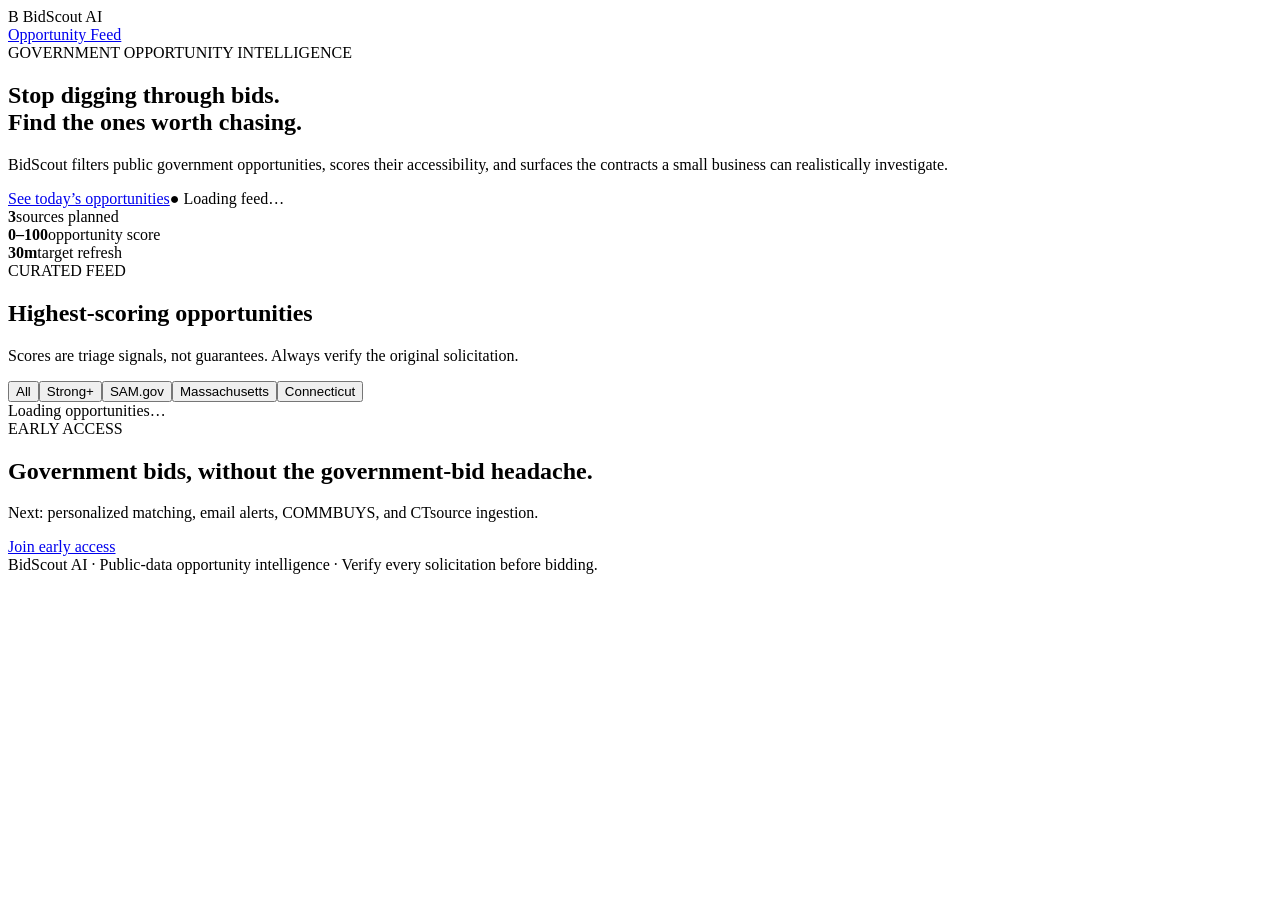
==== index.html @ b4909b3c "Add BidScout landing page" ====
<!doctype html>
<html lang="en">
<head>
<meta charset="utf-8" />
<meta name="viewport" content="width=device-width,initial-scale=1" />
<title>BidScout AI — Government opportunities, filtered</title>
<meta name="description" content="AI-ready opportunity intelligence for small government contracts." />
<link rel="stylesheet" href="/styles.css" />
</head>
<body>
<nav class="nav"><div class="brand"><span class="mark">B</span> BidScout AI</div><a href="#feed">Opportunity Feed</a></nav>
<main>
<section class="hero">
  <div class="eyebrow">GOVERNMENT OPPORTUNITY INTELLIGENCE</div>
  <h1>Stop digging through bids.<br><span>Find the ones worth chasing.</span></h1>
  <p>BidScout filters public government opportunities, scores their accessibility, and surfaces the contracts a small business can realistically investigate.</p>
  <div class="heroActions"><a class="primary" href="#feed">See today’s opportunities</a><span id="status" class="status">● Loading feed…</span></div>
  <div class="proof"><div><b>3</b><span>sources planned</span></div><div><b>0–100</b><span>opportunity score</span></div><div><b>30m</b><span>target refresh</span></div></div>
</section>
<section id="feed" class="feed">
  <div class="feedHead"><div><div class="eyebrow">CURATED FEED</div><h2>Highest-scoring opportunities</h2></div><p>Scores are triage signals, not guarantees. Always verify the original solicitation.</p></div>
  <div id="filters" class="filters"><button class="active" data-filter="all">All</button><button data-filter="Strong">Strong+</button><button data-filter="SAM.gov">SAM.gov</button><button data-filter="COMMBUYS">Massachusetts</button><button data-filter="CTsource">Connecticut</button></div>
  <div id="grid" class="grid"><div class="loading">Loading opportunities…</div></div>
</section>
<section class="cta"><div><div class="eyebrow">EARLY ACCESS</div><h2>Government bids, without the government-bid headache.</h2><p>Next: personalized matching, email alerts, COMMBUYS, and CTsource ingestion.</p></div><a class="primary" href="mailto:hello@example.com?subject=BidScout%20Early%20Access">Join early access</a></section>
</main>
<footer>BidScout AI · Public-data opportunity intelligence · Verify every solicitation before bidding.</footer>
<script src="/app.js"></script>
</body>
</html>
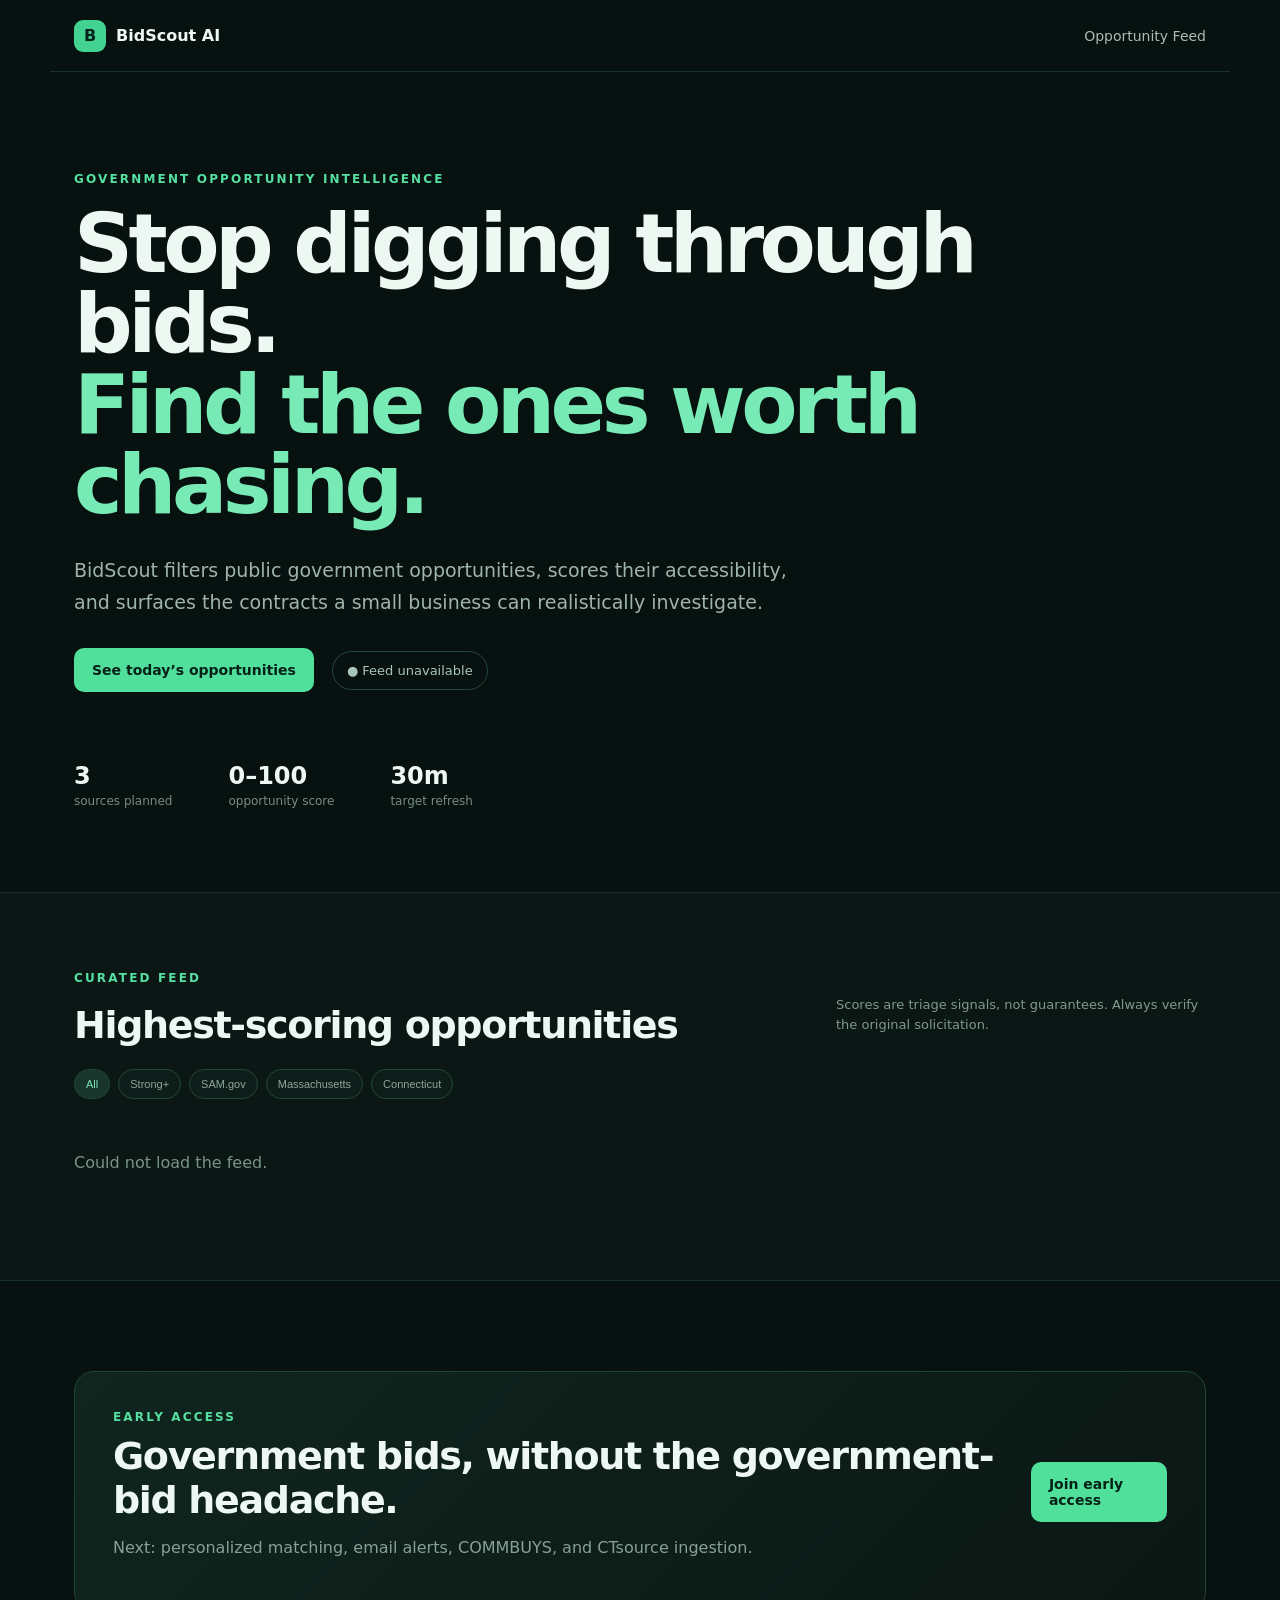
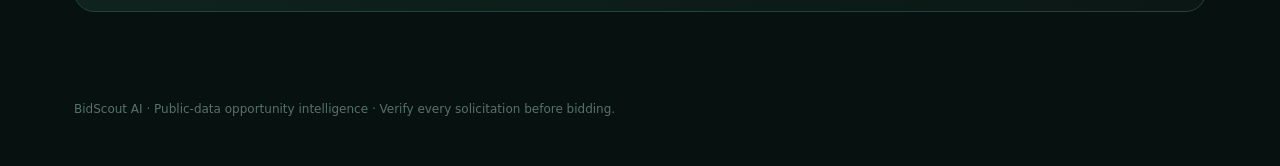
==== commit 8c1b21d1: "Install Vercel Web Analytics Implemented Vercel Web Analytics for BidScout  ## Overview Successfully" ====
--- a/index.html
+++ b/index.html
@@ -6,6 +6,7 @@
 <title>BidScout AI — Government opportunities, filtered</title>
 <meta name="description" content="AI-ready opportunity intelligence for small government contracts." />
 <link rel="stylesheet" href="/styles.css" />
+<script defer src="https://cdn.vercel-insights.com/v1/script.js"></script>
 </head>
 <body>
 <nav class="nav"><div class="brand"><span class="mark">B</span> BidScout AI</div><a href="#feed">Opportunity Feed</a></nav>
--- a/styles.css
+++ b/styles.css
@@ -0,0 +1 @@
+*{box-sizing:border-box}html{scroll-behavior:smooth;overflow-x:hidden}body{margin:0;background:#07110f;color:#eef8f3;font-family:Inter,ui-sans-serif,system-ui,-apple-system,BlinkMacSystemFont,"Segoe UI",sans-serif;overflow-x:hidden}a{color:inherit;text-decoration:none}.nav{height:72px;display:flex;align-items:center;justify-content:space-between;max-width:1180px;margin:auto;padding:0 24px;border-bottom:1px solid #17322b}.nav>a{font-size:14px;color:#a9bdb6}.brand{font-weight:800;display:flex;align-items:center;gap:10px}.mark{width:32px;height:32px;border-radius:9px;background:#42d392;color:#062119;display:grid;place-items:center}.hero{max-width:1180px;margin:auto;padding:100px 24px 84px}.eyebrow{font-size:12px;letter-spacing:.18em;color:#55dfa0;font-weight:800;margin-bottom:18px}.hero h1{font-size:clamp(46px,7vw,82px);line-height:.98;letter-spacing:-.055em;margin:0;max-width:970px}.hero h1 span{color:#78eab5}.hero>p{font-size:19px;line-height:1.65;color:#9fb4ac;max-width:720px;margin:30px 0}.heroActions{display:flex;gap:18px;align-items:center;flex-wrap:wrap}.primary{background:#51df9c;color:#052118;padding:14px 18px;border-radius:10px;font-weight:800;font-size:14px}.status{font-size:13px;border:1px solid #24483e;padding:11px 14px;border-radius:999px;color:#a9c4ba}.status.live{color:#65e3aa}.status.demo{color:#e7c778}.proof{display:flex;gap:56px;margin-top:70px}.proof div{display:flex;flex-direction:column}.proof b{font-size:24px}.proof span{font-size:12px;color:#758d84;margin-top:4px}.feed{background:#0b1714;border-top:1px solid #17322b;border-bottom:1px solid #17322b;padding:78px max(24px,calc((100vw - 1132px)/2));min-width:0}.feedHead{display:flex;justify-content:space-between;align-items:end;gap:30px;margin-bottom:22px}.feedHead h2,.cta h2{font-size:38px;letter-spacing:-.035em;margin:0}.feedHead>p{max-width:370px;color:#7f9890;font-size:13px;line-height:1.5}.filters{display:flex;gap:8px;flex-wrap:wrap;margin-bottom:24px}.filters button{background:#0e1d19;border:1px solid #23463b;color:#8ea69e;border-radius:999px;padding:8px 11px;font-size:11px;cursor:pointer}.filters button.active{background:#18352b;color:#7ce5b5}.grid{display:grid;grid-template-columns:repeat(3,minmax(0,1fr));gap:18px;min-width:0}.card{background:#0e1d19;border:1px solid #1d3a32;border-radius:16px;padding:22px;display:flex;flex-direction:column;min-height:520px;min-width:0;overflow:hidden}.cardTop{display:flex;justify-content:space-between;gap:12px;min-width:0}.source{font-size:12px;color:#8eaaa0;font-weight:700;min-width:0;overflow-wrap:anywhere}.score{font-size:14px;color:#5ce5a5;font-weight:900;white-space:nowrap}.verdict{font-size:12px;margin:20px 0 8px;color:#c7d7d1}.card h3{font-size:24px;line-height:1.12;letter-spacing:-.03em;margin:5px 0 8px;overflow-wrap:anywhere}.agency{font-size:12px;color:#728980;overflow-wrap:anywhere}.meta{display:flex;gap:16px;flex-wrap:wrap;font-size:12px;color:#9bb1a9;margin:20px 0}.desc{font-size:13px;color:#91a69e;line-height:1.6;overflow-wrap:anywhere;word-break:break-word}.recommendation{font-size:12px;font-weight:800;color:#c8f4df;background:#10271f;border:1px solid #214a3c;border-radius:9px;padding:10px 11px;margin:4px 0 10px}.analysis{display:grid;gap:6px;font-size:11px;line-height:1.45;margin-bottom:8px}.analysis div{overflow-wrap:anywhere}.analysis.good{color:#8fddb9}.analysis.risk{color:#d8b77d}.tags{display:flex;gap:7px;flex-wrap:wrap;margin:8px 0 20px}.tags span{font-size:11px;background:#132a23;color:#85cdb0;border:1px solid #24483c;border-radius:999px;padding:5px 8px}.facts{display:grid;grid-template-columns:1fr;gap:9px;margin-top:auto;border-top:1px solid #17332b;padding-top:16px;min-width:0}.facts div{display:grid;grid-template-columns:minmax(72px,auto) minmax(0,1fr);gap:14px;align-items:start}.facts small{color:#5e7b70;font-size:9px;letter-spacing:.12em}.facts b{font-size:11px;text-align:right;color:#c5d6d0;min-width:0;overflow-wrap:anywhere}.open{margin-top:18px;border:1px solid #2f5b4d;border-radius:9px;padding:11px 12px;text-align:center;font-size:12px;font-weight:800;color:#8ce5bc}.loading{color:#799389;padding:30px 0}.cta{max-width:1132px;margin:90px auto;padding:38px;border:1px solid #214338;background:linear-gradient(135deg,#10251f,#0b1714);border-radius:20px;display:flex;justify-content:space-between;align-items:center;gap:30px}.cta p{color:#88a096}.cta .eyebrow{margin-bottom:10px}footer{max-width:1132px;margin:0 auto;padding:0 0 50px;color:#567268;font-size:12px}@media(max-width:900px){.grid{grid-template-columns:1fr}.feedHead,.cta{align-items:flex-start;flex-direction:column}.proof{gap:28px;flex-wrap:wrap}.hero{padding-top:70px}.card{min-height:auto}.feed{padding:58px 16px}.hero{padding-left:18px;padding-right:18px}.nav{padding:0 18px}.feedHead h2,.cta h2{font-size:32px}.card h3{font-size:21px}.facts div{grid-template-columns:72px minmax(0,1fr)}footer{padding-left:24px;padding-right:24px}}@media(max-width:520px){.hero h1{font-size:44px}.hero>p{font-size:16px}.proof{gap:18px}.card{padding:18px;border-radius:14px}.meta{gap:9px 14px}.cta{margin:60px 16px;padding:26px}.nav>a{display:none}}
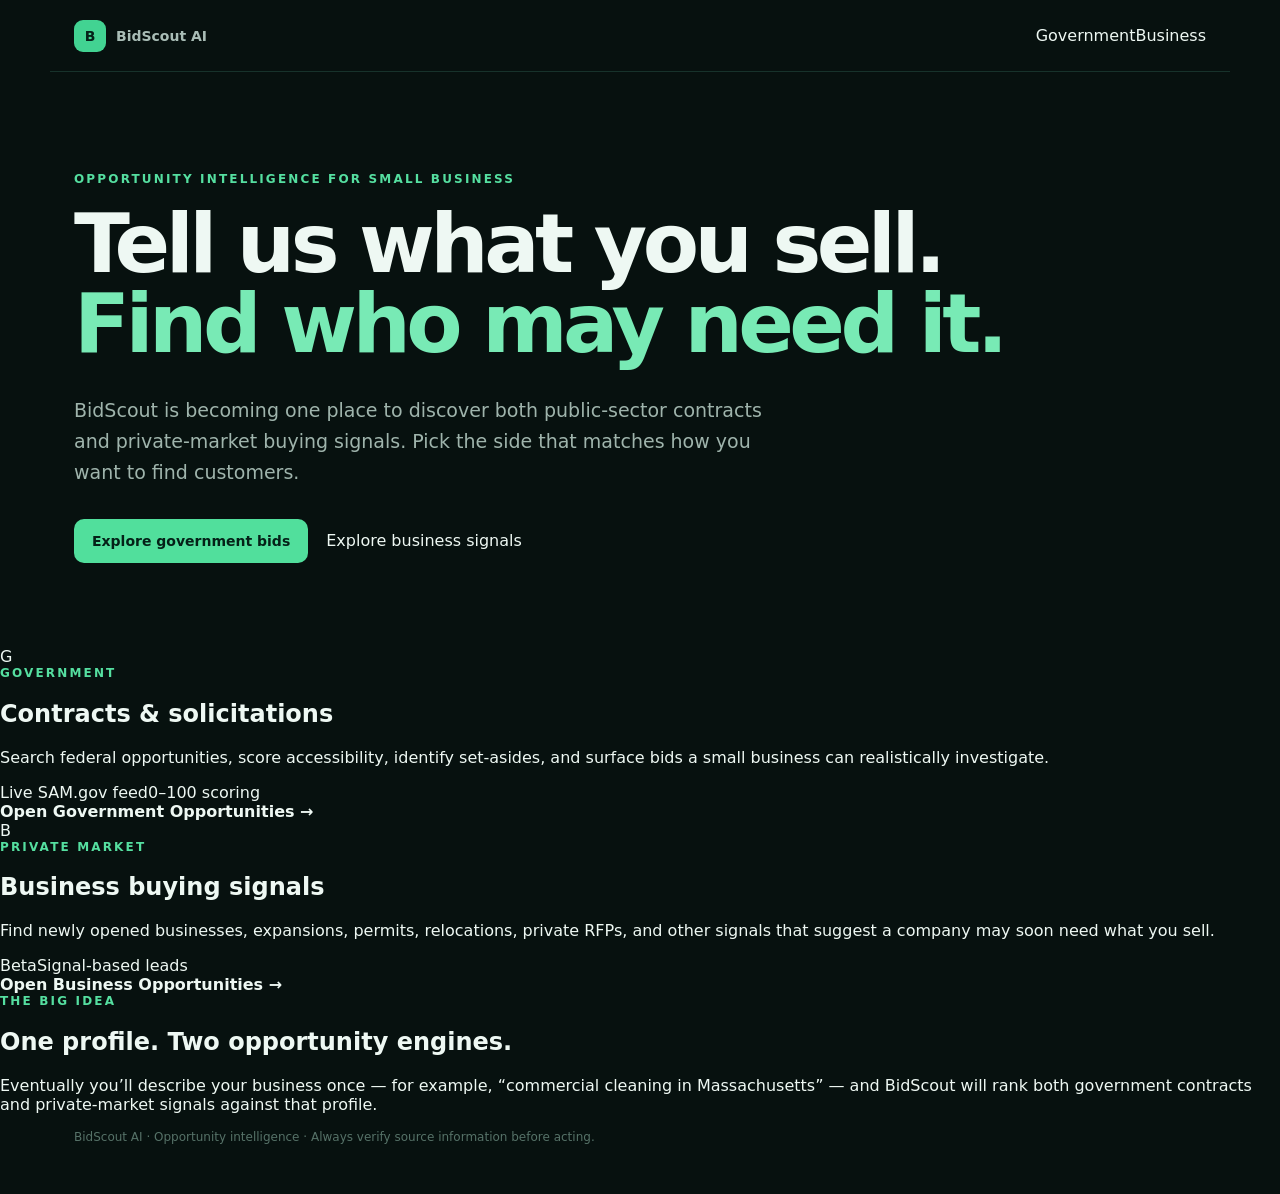
==== commit 8190954d: "Turn BidScout homepage into opportunity hub" ====
--- a/index.html
+++ b/index.html
@@ -3,29 +3,38 @@
 <head>
 <meta charset="utf-8" />
 <meta name="viewport" content="width=device-width,initial-scale=1" />
-<title>BidScout AI — Government opportunities, filtered</title>
-<meta name="description" content="AI-ready opportunity intelligence for small government contracts." />
+<title>BidScout AI — Opportunity intelligence for small businesses</title>
+<meta name="description" content="BidScout helps small businesses find government contracts and private-market buying signals worth pursuing." />
 <link rel="stylesheet" href="/styles.css" />
-<script defer src="https://cdn.vercel-insights.com/v1/script.js"></script>
 </head>
 <body>
-<nav class="nav"><div class="brand"><span class="mark">B</span> BidScout AI</div><a href="#feed">Opportunity Feed</a></nav>
+<nav class="nav"><a class="brand" href="/"><span class="mark">B</span> BidScout AI</a><div class="navLinks"><a href="/government.html">Government</a><a href="/business.html">Business</a></div></nav>
 <main>
-<section class="hero">
-  <div class="eyebrow">GOVERNMENT OPPORTUNITY INTELLIGENCE</div>
-  <h1>Stop digging through bids.<br><span>Find the ones worth chasing.</span></h1>
-  <p>BidScout filters public government opportunities, scores their accessibility, and surfaces the contracts a small business can realistically investigate.</p>
-  <div class="heroActions"><a class="primary" href="#feed">See today’s opportunities</a><span id="status" class="status">● Loading feed…</span></div>
-  <div class="proof"><div><b>3</b><span>sources planned</span></div><div><b>0–100</b><span>opportunity score</span></div><div><b>30m</b><span>target refresh</span></div></div>
+<section class="hero hubHero">
+  <div class="eyebrow">OPPORTUNITY INTELLIGENCE FOR SMALL BUSINESS</div>
+  <h1>Tell us what you sell.<br><span>Find who may need it.</span></h1>
+  <p>BidScout is becoming one place to discover both public-sector contracts and private-market buying signals. Pick the side that matches how you want to find customers.</p>
+  <div class="heroActions"><a class="primary" href="/government.html">Explore government bids</a><a class="secondary" href="/business.html">Explore business signals</a></div>
 </section>
-<section id="feed" class="feed">
-  <div class="feedHead"><div><div class="eyebrow">CURATED FEED</div><h2>Highest-scoring opportunities</h2></div><p>Scores are triage signals, not guarantees. Always verify the original solicitation.</p></div>
-  <div id="filters" class="filters"><button class="active" data-filter="all">All</button><button data-filter="Strong">Strong+</button><button data-filter="SAM.gov">SAM.gov</button><button data-filter="COMMBUYS">Massachusetts</button><button data-filter="CTsource">Connecticut</button></div>
-  <div id="grid" class="grid"><div class="loading">Loading opportunities…</div></div>
+<section class="pathSection">
+  <div class="pathGrid">
+    <a class="pathCard" href="/government.html">
+      <div class="pathIcon">G</div><div class="eyebrow">GOVERNMENT</div><h2>Contracts & solicitations</h2>
+      <p>Search federal opportunities, score accessibility, identify set-asides, and surface bids a small business can realistically investigate.</p>
+      <div class="pathMeta"><span>Live SAM.gov feed</span><span>0–100 scoring</span></div><strong>Open Government Opportunities →</strong>
+    </a>
+    <a class="pathCard" href="/business.html">
+      <div class="pathIcon">B</div><div class="eyebrow">PRIVATE MARKET</div><h2>Business buying signals</h2>
+      <p>Find newly opened businesses, expansions, permits, relocations, private RFPs, and other signals that suggest a company may soon need what you sell.</p>
+      <div class="pathMeta"><span>Beta</span><span>Signal-based leads</span></div><strong>Open Business Opportunities →</strong>
+    </a>
+  </div>
 </section>
-<section class="cta"><div><div class="eyebrow">EARLY ACCESS</div><h2>Government bids, without the government-bid headache.</h2><p>Next: personalized matching, email alerts, COMMBUYS, and CTsource ingestion.</p></div><a class="primary" href="mailto:hello@example.com?subject=BidScout%20Early%20Access">Join early access</a></section>
+<section class="howSection">
+  <div class="eyebrow">THE BIG IDEA</div><h2>One profile. Two opportunity engines.</h2>
+  <p>Eventually you’ll describe your business once — for example, “commercial cleaning in Massachusetts” — and BidScout will rank both government contracts and private-market signals against that profile.</p>
+</section>
 </main>
-<footer>BidScout AI · Public-data opportunity intelligence · Verify every solicitation before bidding.</footer>
-<script src="/app.js"></script>
+<footer>BidScout AI · Opportunity intelligence · Always verify source information before acting.</footer>
 </body>
 </html>
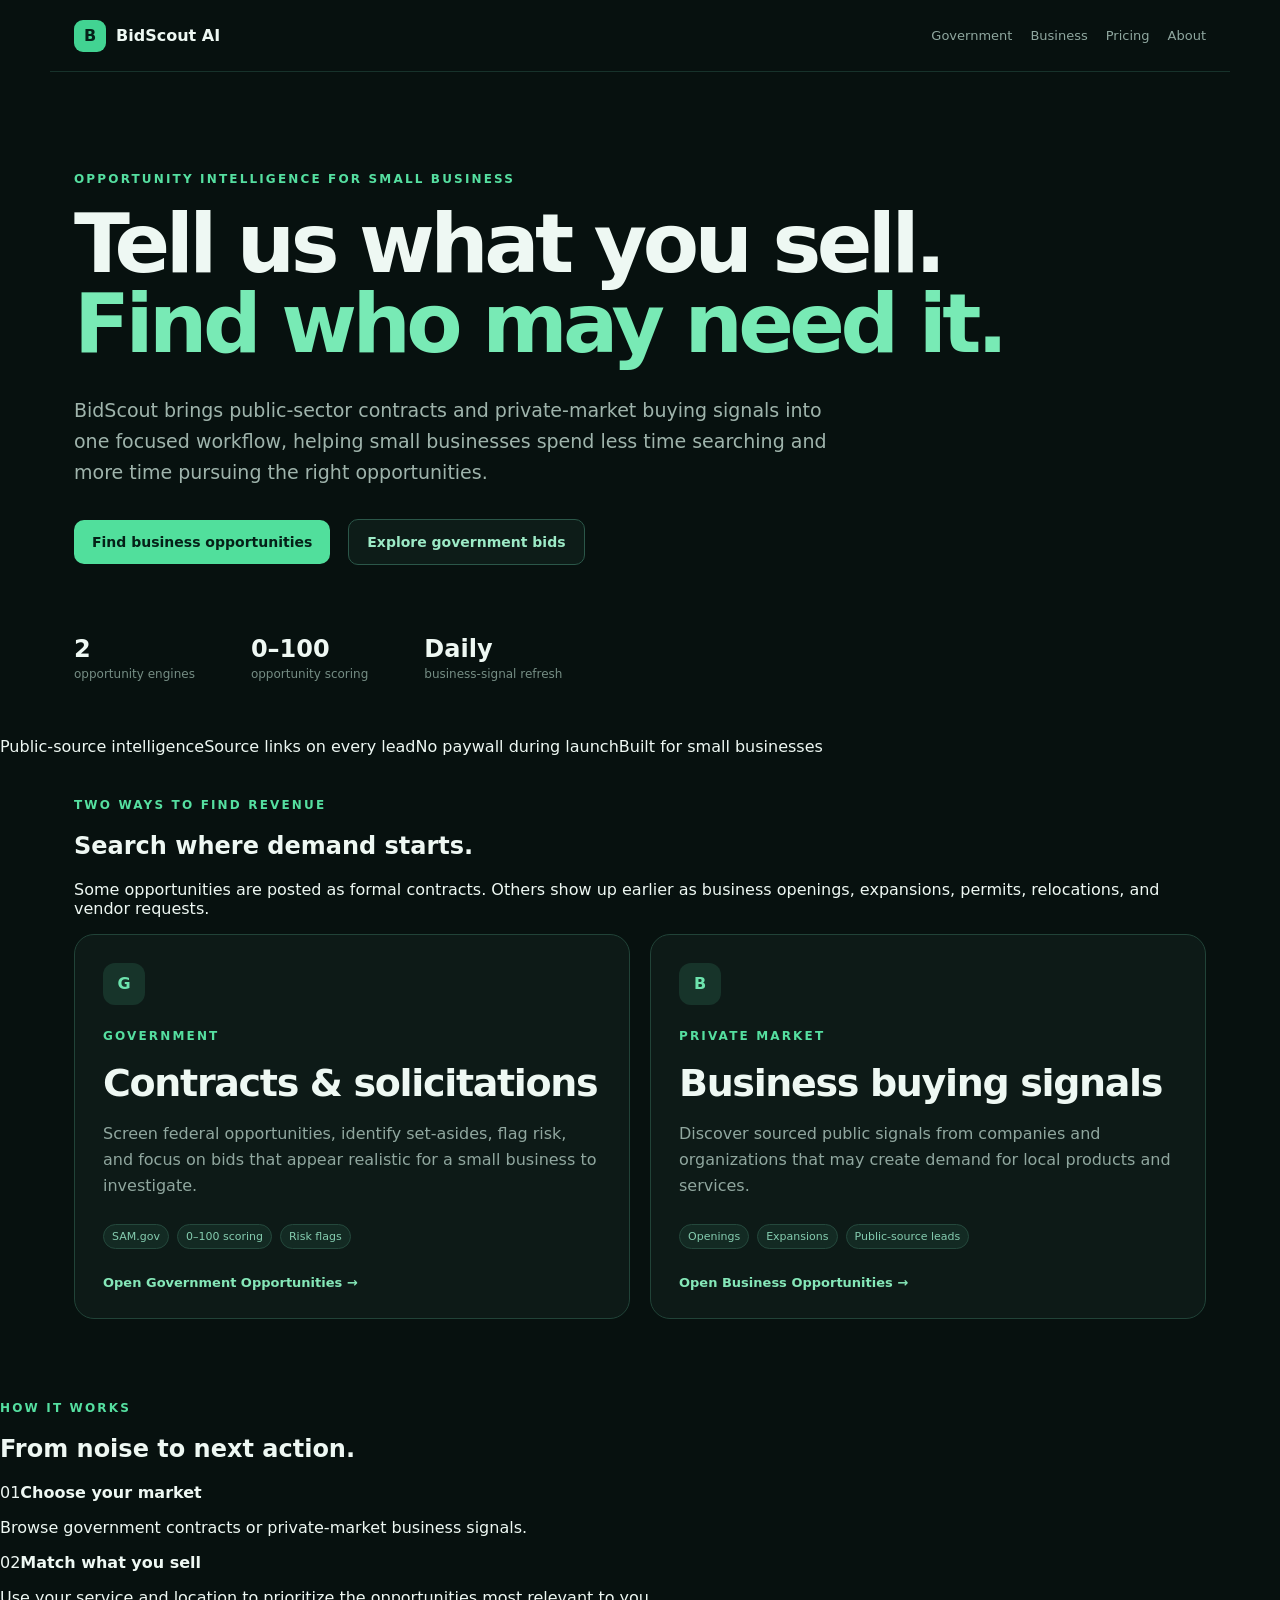
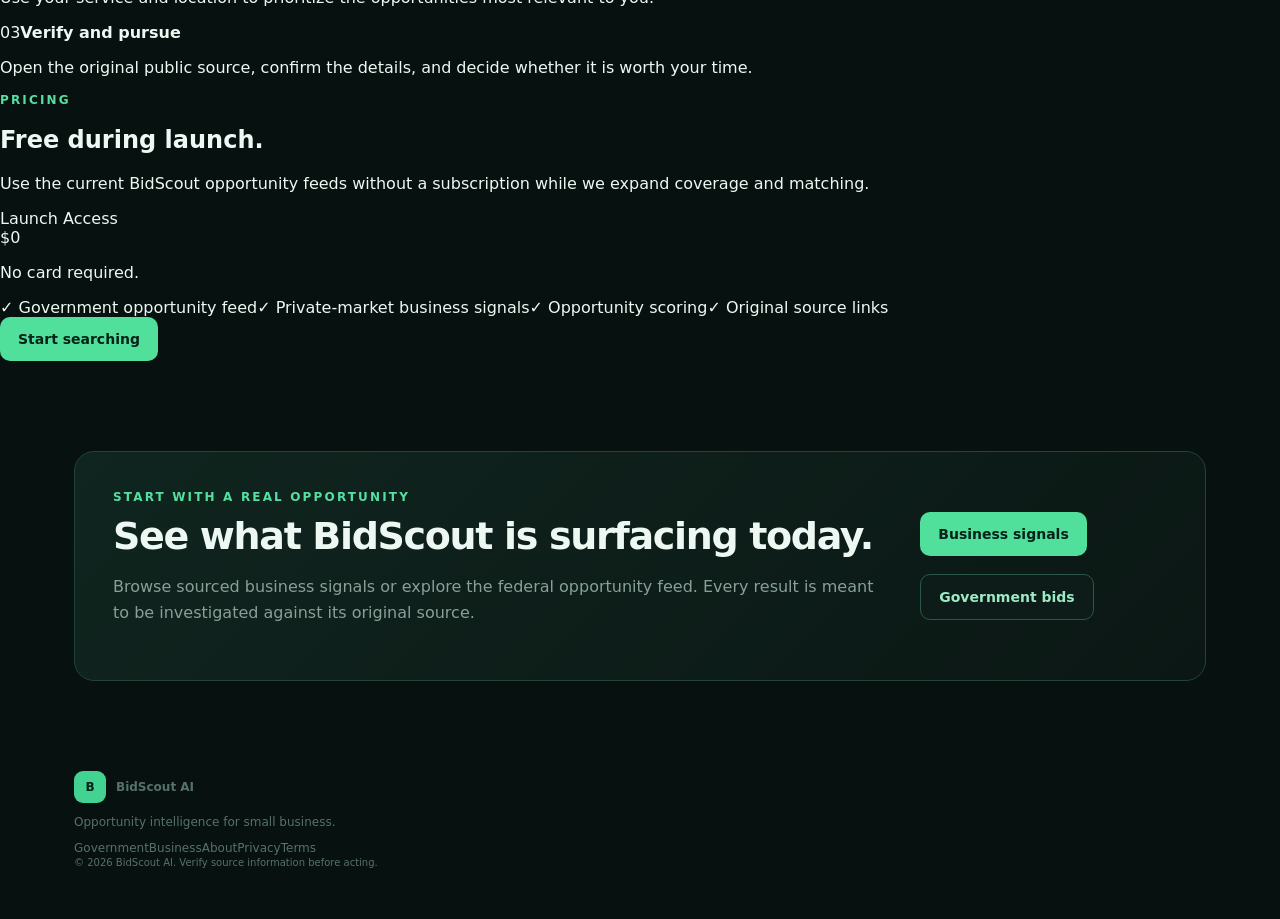
==== commit b1c8ff3e: "Make homepage launch ready" ====
--- a/index.html
+++ b/index.html
@@ -3,38 +3,32 @@
 <head>
 <meta charset="utf-8" />
 <meta name="viewport" content="width=device-width,initial-scale=1" />
-<title>BidScout AI — Opportunity intelligence for small businesses</title>
-<meta name="description" content="BidScout helps small businesses find government contracts and private-market buying signals worth pursuing." />
+<title>BidScout AI — Find better business opportunities</title>
+<meta name="description" content="BidScout helps small businesses discover government contracts and private-market buying signals worth pursuing." />
 <link rel="stylesheet" href="/styles.css" />
 </head>
 <body>
-<nav class="nav"><a class="brand" href="/"><span class="mark">B</span> BidScout AI</a><div class="navLinks"><a href="/government.html">Government</a><a href="/business.html">Business</a></div></nav>
+<nav class="nav"><a class="brand" href="/"><span class="mark">B</span> BidScout AI</a><div class="navLinks"><a href="/government.html">Government</a><a href="/business.html">Business</a><a href="#pricing">Pricing</a><a href="/about.html">About</a></div></nav>
 <main>
 <section class="hero hubHero">
   <div class="eyebrow">OPPORTUNITY INTELLIGENCE FOR SMALL BUSINESS</div>
   <h1>Tell us what you sell.<br><span>Find who may need it.</span></h1>
-  <p>BidScout is becoming one place to discover both public-sector contracts and private-market buying signals. Pick the side that matches how you want to find customers.</p>
-  <div class="heroActions"><a class="primary" href="/government.html">Explore government bids</a><a class="secondary" href="/business.html">Explore business signals</a></div>
+  <p>BidScout brings public-sector contracts and private-market buying signals into one focused workflow, helping small businesses spend less time searching and more time pursuing the right opportunities.</p>
+  <div class="heroActions"><a class="primary" href="/business.html">Find business opportunities</a><a class="secondary" href="/government.html">Explore government bids</a></div>
+  <div class="proof"><div><b>2</b><span>opportunity engines</span></div><div><b>0–100</b><span>opportunity scoring</span></div><div><b>Daily</b><span>business-signal refresh</span></div></div>
 </section>
+<section class="trustStrip"><span>Public-source intelligence</span><span>Source links on every lead</span><span>No paywall during launch</span><span>Built for small businesses</span></section>
 <section class="pathSection">
+  <div class="sectionIntro"><div class="eyebrow">TWO WAYS TO FIND REVENUE</div><h2>Search where demand starts.</h2><p>Some opportunities are posted as formal contracts. Others show up earlier as business openings, expansions, permits, relocations, and vendor requests.</p></div>
   <div class="pathGrid">
-    <a class="pathCard" href="/government.html">
-      <div class="pathIcon">G</div><div class="eyebrow">GOVERNMENT</div><h2>Contracts & solicitations</h2>
-      <p>Search federal opportunities, score accessibility, identify set-asides, and surface bids a small business can realistically investigate.</p>
-      <div class="pathMeta"><span>Live SAM.gov feed</span><span>0–100 scoring</span></div><strong>Open Government Opportunities →</strong>
-    </a>
-    <a class="pathCard" href="/business.html">
-      <div class="pathIcon">B</div><div class="eyebrow">PRIVATE MARKET</div><h2>Business buying signals</h2>
-      <p>Find newly opened businesses, expansions, permits, relocations, private RFPs, and other signals that suggest a company may soon need what you sell.</p>
-      <div class="pathMeta"><span>Beta</span><span>Signal-based leads</span></div><strong>Open Business Opportunities →</strong>
-    </a>
+    <a class="pathCard" href="/government.html"><div class="pathIcon">G</div><div class="eyebrow">GOVERNMENT</div><h2>Contracts & solicitations</h2><p>Screen federal opportunities, identify set-asides, flag risk, and focus on bids that appear realistic for a small business to investigate.</p><div class="pathMeta"><span>SAM.gov</span><span>0–100 scoring</span><span>Risk flags</span></div><strong>Open Government Opportunities →</strong></a>
+    <a class="pathCard" href="/business.html"><div class="pathIcon">B</div><div class="eyebrow">PRIVATE MARKET</div><h2>Business buying signals</h2><p>Discover sourced public signals from companies and organizations that may create demand for local products and services.</p><div class="pathMeta"><span>Openings</span><span>Expansions</span><span>Public-source leads</span></div><strong>Open Business Opportunities →</strong></a>
   </div>
 </section>
-<section class="howSection">
-  <div class="eyebrow">THE BIG IDEA</div><h2>One profile. Two opportunity engines.</h2>
-  <p>Eventually you’ll describe your business once — for example, “commercial cleaning in Massachusetts” — and BidScout will rank both government contracts and private-market signals against that profile.</p>
-</section>
+<section class="stepsSection"><div class="sectionIntro"><div class="eyebrow">HOW IT WORKS</div><h2>From noise to next action.</h2></div><div class="stepsGrid"><div><span>01</span><b>Choose your market</b><p>Browse government contracts or private-market business signals.</p></div><div><span>02</span><b>Match what you sell</b><p>Use your service and location to prioritize the opportunities most relevant to you.</p></div><div><span>03</span><b>Verify and pursue</b><p>Open the original public source, confirm the details, and decide whether it is worth your time.</p></div></div></section>
+<section id="pricing" class="pricingSection"><div class="sectionIntro"><div class="eyebrow">PRICING</div><h2>Free during launch.</h2><p>Use the current BidScout opportunity feeds without a subscription while we expand coverage and matching.</p></div><div class="pricingCard"><div><span class="planName">Launch Access</span><div class="price">$0</div><p>No card required.</p></div><div class="planFeatures"><span>✓ Government opportunity feed</span><span>✓ Private-market business signals</span><span>✓ Opportunity scoring</span><span>✓ Original source links</span></div><a class="primary" href="/business.html">Start searching</a></div></section>
+<section class="cta"><div><div class="eyebrow">START WITH A REAL OPPORTUNITY</div><h2>See what BidScout is surfacing today.</h2><p>Browse sourced business signals or explore the federal opportunity feed. Every result is meant to be investigated against its original source.</p></div><div class="heroActions"><a class="primary" href="/business.html">Business signals</a><a class="secondary" href="/government.html">Government bids</a></div></section>
 </main>
-<footer>BidScout AI · Opportunity intelligence · Always verify source information before acting.</footer>
+<footer class="siteFooter"><div><a class="brand" href="/"><span class="mark">B</span> BidScout AI</a><p>Opportunity intelligence for small business.</p></div><div class="footerLinks"><a href="/government.html">Government</a><a href="/business.html">Business</a><a href="/about.html">About</a><a href="/privacy.html">Privacy</a><a href="/terms.html">Terms</a></div><small>© 2026 BidScout AI. Verify source information before acting.</small></footer>
 </body>
 </html>
--- a/styles.css
+++ b/styles.css
@@ -1 +1 @@
-*{box-sizing:border-box}html{scroll-behavior:smooth;overflow-x:hidden}body{margin:0;background:#07110f;color:#eef8f3;font-family:Inter,ui-sans-serif,system-ui,-apple-system,BlinkMacSystemFont,"Segoe UI",sans-serif;overflow-x:hidden}a{color:inherit;text-decoration:none}.nav{height:72px;display:flex;align-items:center;justify-content:space-between;max-width:1180px;margin:auto;padding:0 24px;border-bottom:1px solid #17322b}.nav>a{font-size:14px;color:#a9bdb6}.brand{font-weight:800;display:flex;align-items:center;gap:10px}.mark{width:32px;height:32px;border-radius:9px;background:#42d392;color:#062119;display:grid;place-items:center}.hero{max-width:1180px;margin:auto;padding:100px 24px 84px}.eyebrow{font-size:12px;letter-spacing:.18em;color:#55dfa0;font-weight:800;margin-bottom:18px}.hero h1{font-size:clamp(46px,7vw,82px);line-height:.98;letter-spacing:-.055em;margin:0;max-width:970px}.hero h1 span{color:#78eab5}.hero>p{font-size:19px;line-height:1.65;color:#9fb4ac;max-width:720px;margin:30px 0}.heroActions{display:flex;gap:18px;align-items:center;flex-wrap:wrap}.primary{background:#51df9c;color:#052118;padding:14px 18px;border-radius:10px;font-weight:800;font-size:14px}.status{font-size:13px;border:1px solid #24483e;padding:11px 14px;border-radius:999px;color:#a9c4ba}.status.live{color:#65e3aa}.status.demo{color:#e7c778}.proof{display:flex;gap:56px;margin-top:70px}.proof div{display:flex;flex-direction:column}.proof b{font-size:24px}.proof span{font-size:12px;color:#758d84;margin-top:4px}.feed{background:#0b1714;border-top:1px solid #17322b;border-bottom:1px solid #17322b;padding:78px max(24px,calc((100vw - 1132px)/2));min-width:0}.feedHead{display:flex;justify-content:space-between;align-items:end;gap:30px;margin-bottom:22px}.feedHead h2,.cta h2{font-size:38px;letter-spacing:-.035em;margin:0}.feedHead>p{max-width:370px;color:#7f9890;font-size:13px;line-height:1.5}.filters{display:flex;gap:8px;flex-wrap:wrap;margin-bottom:24px}.filters button{background:#0e1d19;border:1px solid #23463b;color:#8ea69e;border-radius:999px;padding:8px 11px;font-size:11px;cursor:pointer}.filters button.active{background:#18352b;color:#7ce5b5}.grid{display:grid;grid-template-columns:repeat(3,minmax(0,1fr));gap:18px;min-width:0}.card{background:#0e1d19;border:1px solid #1d3a32;border-radius:16px;padding:22px;display:flex;flex-direction:column;min-height:520px;min-width:0;overflow:hidden}.cardTop{display:flex;justify-content:space-between;gap:12px;min-width:0}.source{font-size:12px;color:#8eaaa0;font-weight:700;min-width:0;overflow-wrap:anywhere}.score{font-size:14px;color:#5ce5a5;font-weight:900;white-space:nowrap}.verdict{font-size:12px;margin:20px 0 8px;color:#c7d7d1}.card h3{font-size:24px;line-height:1.12;letter-spacing:-.03em;margin:5px 0 8px;overflow-wrap:anywhere}.agency{font-size:12px;color:#728980;overflow-wrap:anywhere}.meta{display:flex;gap:16px;flex-wrap:wrap;font-size:12px;color:#9bb1a9;margin:20px 0}.desc{font-size:13px;color:#91a69e;line-height:1.6;overflow-wrap:anywhere;word-break:break-word}.recommendation{font-size:12px;font-weight:800;color:#c8f4df;background:#10271f;border:1px solid #214a3c;border-radius:9px;padding:10px 11px;margin:4px 0 10px}.analysis{display:grid;gap:6px;font-size:11px;line-height:1.45;margin-bottom:8px}.analysis div{overflow-wrap:anywhere}.analysis.good{color:#8fddb9}.analysis.risk{color:#d8b77d}.tags{display:flex;gap:7px;flex-wrap:wrap;margin:8px 0 20px}.tags span{font-size:11px;background:#132a23;color:#85cdb0;border:1px solid #24483c;border-radius:999px;padding:5px 8px}.facts{display:grid;grid-template-columns:1fr;gap:9px;margin-top:auto;border-top:1px solid #17332b;padding-top:16px;min-width:0}.facts div{display:grid;grid-template-columns:minmax(72px,auto) minmax(0,1fr);gap:14px;align-items:start}.facts small{color:#5e7b70;font-size:9px;letter-spacing:.12em}.facts b{font-size:11px;text-align:right;color:#c5d6d0;min-width:0;overflow-wrap:anywhere}.open{margin-top:18px;border:1px solid #2f5b4d;border-radius:9px;padding:11px 12px;text-align:center;font-size:12px;font-weight:800;color:#8ce5bc}.loading{color:#799389;padding:30px 0}.cta{max-width:1132px;margin:90px auto;padding:38px;border:1px solid #214338;background:linear-gradient(135deg,#10251f,#0b1714);border-radius:20px;display:flex;justify-content:space-between;align-items:center;gap:30px}.cta p{color:#88a096}.cta .eyebrow{margin-bottom:10px}footer{max-width:1132px;margin:0 auto;padding:0 0 50px;color:#567268;font-size:12px}@media(max-width:900px){.grid{grid-template-columns:1fr}.feedHead,.cta{align-items:flex-start;flex-direction:column}.proof{gap:28px;flex-wrap:wrap}.hero{padding-top:70px}.card{min-height:auto}.feed{padding:58px 16px}.hero{padding-left:18px;padding-right:18px}.nav{padding:0 18px}.feedHead h2,.cta h2{font-size:32px}.card h3{font-size:21px}.facts div{grid-template-columns:72px minmax(0,1fr)}footer{padding-left:24px;padding-right:24px}}@media(max-width:520px){.hero h1{font-size:44px}.hero>p{font-size:16px}.proof{gap:18px}.card{padding:18px;border-radius:14px}.meta{gap:9px 14px}.cta{margin:60px 16px;padding:26px}.nav>a{display:none}}
+*{box-sizing:border-box}html{scroll-behavior:smooth;overflow-x:hidden}body{margin:0;background:#07110f;color:#eef8f3;font-family:Inter,ui-sans-serif,system-ui,-apple-system,BlinkMacSystemFont,"Segoe UI",sans-serif;overflow-x:hidden}a{color:inherit;text-decoration:none}.nav{height:72px;display:flex;align-items:center;justify-content:space-between;max-width:1180px;margin:auto;padding:0 24px;border-bottom:1px solid #17322b}.navLinks{display:flex;gap:18px}.navLinks a{font-size:13px;color:#8fa79f}.navLinks a:hover,.navLinks .activeNav{color:#72e4b0}.brand{font-weight:800;display:flex;align-items:center;gap:10px}.mark{width:32px;height:32px;border-radius:9px;background:#42d392;color:#062119;display:grid;place-items:center}.hero{max-width:1180px;margin:auto;padding:100px 24px 84px}.subHero{padding-bottom:64px}.hubHero{padding-bottom:56px}.eyebrow{font-size:12px;letter-spacing:.18em;color:#55dfa0;font-weight:800;margin-bottom:18px}.hero h1{font-size:clamp(46px,7vw,82px);line-height:.98;letter-spacing:-.055em;margin:0;max-width:970px}.hero h1 span{color:#78eab5}.hero>p{font-size:19px;line-height:1.65;color:#9fb4ac;max-width:760px;margin:30px 0}.heroActions{display:flex;gap:18px;align-items:center;flex-wrap:wrap}.primary,.secondary{padding:14px 18px;border-radius:10px;font-weight:800;font-size:14px;display:inline-flex;align-items:center;justify-content:center}.primary{background:#51df9c;color:#052118}.secondary{border:1px solid #2b5749;color:#9ceac6;background:#0d1c18}.status{font-size:13px;border:1px solid #24483e;padding:11px 14px;border-radius:999px;color:#a9c4ba}.status.live{color:#65e3aa}.status.demo{color:#e7c778}.proof{display:flex;gap:56px;margin-top:70px}.proof div{display:flex;flex-direction:column}.proof b{font-size:24px}.proof span{font-size:12px;color:#758d84;margin-top:4px}.feed{background:#0b1714;border-top:1px solid #17322b;border-bottom:1px solid #17322b;padding:78px max(24px,calc((100vw - 1132px)/2));min-width:0}.feedHead{display:flex;justify-content:space-between;align-items:end;gap:30px;margin-bottom:22px}.feedHead h2,.cta h2,.howSection h2,.matcherBox h2,.pathCard h2{font-size:38px;letter-spacing:-.035em;margin:0}.feedHead>p{max-width:370px;color:#7f9890;font-size:13px;line-height:1.5}.filters{display:flex;gap:8px;flex-wrap:wrap;margin-bottom:24px}.filters button{background:#0e1d19;border:1px solid #23463b;color:#8ea69e;border-radius:999px;padding:8px 11px;font-size:11px;cursor:pointer}.filters button.active{background:#18352b;color:#7ce5b5}.grid{display:grid;grid-template-columns:repeat(3,minmax(0,1fr));gap:18px;min-width:0}.card{background:#0e1d19;border:1px solid #1d3a32;border-radius:16px;padding:22px;display:flex;flex-direction:column;min-height:520px;min-width:0;overflow:hidden}.signalCard{min-height:430px}.cardTop{display:flex;justify-content:space-between;gap:12px;min-width:0}.source{font-size:12px;color:#8eaaa0;font-weight:700;min-width:0;overflow-wrap:anywhere}.score{font-size:14px;color:#5ce5a5;font-weight:900;white-space:nowrap}.verdict{font-size:12px;margin:20px 0 8px;color:#c7d7d1}.card h3{font-size:24px;line-height:1.12;letter-spacing:-.03em;margin:5px 0 8px;overflow-wrap:anywhere}.agency{font-size:12px;color:#728980;overflow-wrap:anywhere}.meta{display:flex;gap:16px;flex-wrap:wrap;font-size:12px;color:#9bb1a9;margin:20px 0}.desc{font-size:13px;color:#91a69e;line-height:1.6;overflow-wrap:anywhere;word-break:break-word}.recommendation{font-size:12px;font-weight:800;color:#c8f4df;background:#10271f;border:1px solid #214a3c;border-radius:9px;padding:10px 11px;margin:4px 0 10px}.analysis{display:grid;gap:6px;font-size:11px;line-height:1.45;margin-bottom:8px}.analysis div{overflow-wrap:anywhere}.analysis.good{color:#8fddb9}.analysis.risk{color:#d8b77d}.tags{display:flex;gap:7px;flex-wrap:wrap;margin:8px 0 20px}.tags span,.signalLegend span,.pathMeta span{font-size:11px;background:#132a23;color:#85cdb0;border:1px solid #24483c;border-radius:999px;padding:5px 8px}.facts{display:grid;grid-template-columns:1fr;gap:9px;margin-top:auto;border-top:1px solid #17332b;padding-top:16px;min-width:0}.facts div{display:grid;grid-template-columns:minmax(72px,auto) minmax(0,1fr);gap:14px;align-items:start}.facts small{color:#5e7b70;font-size:9px;letter-spacing:.12em}.facts b{font-size:11px;text-align:right;color:#c5d6d0;min-width:0;overflow-wrap:anywhere}.open{margin-top:18px;border:1px solid #2f5b4d;border-radius:9px;padding:11px 12px;text-align:center;font-size:12px;font-weight:800;color:#8ce5bc}.loading{color:#799389;padding:30px 0}.cta{max-width:1132px;margin:90px auto;padding:38px;border:1px solid #214338;background:linear-gradient(135deg,#10251f,#0b1714);border-radius:20px;display:flex;justify-content:space-between;align-items:center;gap:30px}.cta p,.howSection p,.matcherBox p{color:#88a096;line-height:1.6}.cta .eyebrow{margin-bottom:10px}.pathSection,.matcherSection,.howSection{max-width:1132px;margin:0 auto;padding:42px 0 82px}.pathGrid{display:grid;grid-template-columns:repeat(2,minmax(0,1fr));gap:20px}.pathCard{border:1px solid #214338;background:#0d1a17;border-radius:20px;padding:28px;min-height:360px;display:flex;flex-direction:column;transition:transform .18s ease,border-color .18s ease}.pathCard:hover{transform:translateY(-3px);border-color:#3b755f}.pathCard p{color:#90a79f;line-height:1.65}.pathCard strong{margin-top:auto;color:#85e7b8;font-size:13px}.pathIcon{width:42px;height:42px;border-radius:12px;display:grid;place-items:center;background:#17342a;color:#6de3ad;font-weight:900;margin-bottom:24px}.pathMeta{display:flex;gap:8px;flex-wrap:wrap;margin:8px 0 26px}.howSection{padding-top:30px}.howSection p{max-width:760px}.matcherBox{border:1px solid #214338;background:#0d1a17;border-radius:20px;padding:30px;display:grid;grid-template-columns:1fr 1fr;gap:34px}.matcherForm{display:grid;gap:14px}.matcherForm label{display:grid;gap:7px;font-size:11px;color:#8da49c;font-weight:700}.matcherForm input{width:100%;background:#081411;border:1px solid #285043;color:#eaf6f1;border-radius:10px;padding:14px;font:inherit;outline:none}.matcherForm input:focus{border-color:#4fba8e}.formButton{border:0;cursor:pointer;margin-top:4px}.betaNote{display:inline-block;margin-top:4px;padding:10px 12px;border:1px solid #554b2c;background:#1b180d;border-radius:10px;color:#dcc270;font-size:12px}.businessFeed{padding-top:62px}.signalLegend{display:flex;gap:8px;flex-wrap:wrap;margin:0 0 24px}.signalTypes{display:grid;grid-template-columns:repeat(2,minmax(0,1fr));gap:14px;margin-top:30px}.signalTypes div{border:1px solid #1e3a32;background:#0d1a17;border-radius:14px;padding:20px;display:grid;gap:8px}.signalTypes b{font-size:15px}.signalTypes span{font-size:12px;line-height:1.55;color:#8ea49d}footer{max-width:1132px;margin:0 auto;padding:0 0 50px;color:#567268;font-size:12px}@media(max-width:900px){.grid,.pathGrid,.signalTypes,.matcherBox{grid-template-columns:1fr}.feedHead,.cta{align-items:flex-start;flex-direction:column}.proof{gap:28px;flex-wrap:wrap}.hero{padding-top:70px}.card{min-height:auto}.feed{padding:58px 16px}.hero{padding-left:18px;padding-right:18px}.nav{padding:0 18px}.feedHead h2,.cta h2,.howSection h2,.matcherBox h2,.pathCard h2{font-size:32px}.card h3{font-size:21px}.facts div{grid-template-columns:72px minmax(0,1fr)}footer,.pathSection,.matcherSection,.howSection{padding-left:18px;padding-right:18px}.navLinks{gap:12px}}@media(max-width:520px){.hero h1{font-size:44px}.hero>p{font-size:16px}.proof{gap:18px}.card{padding:18px;border-radius:14px}.meta{gap:9px 14px}.cta{margin:60px 16px;padding:26px}.navLinks a{font-size:12px}.pathCard{padding:22px}.matcherBox{padding:22px}}
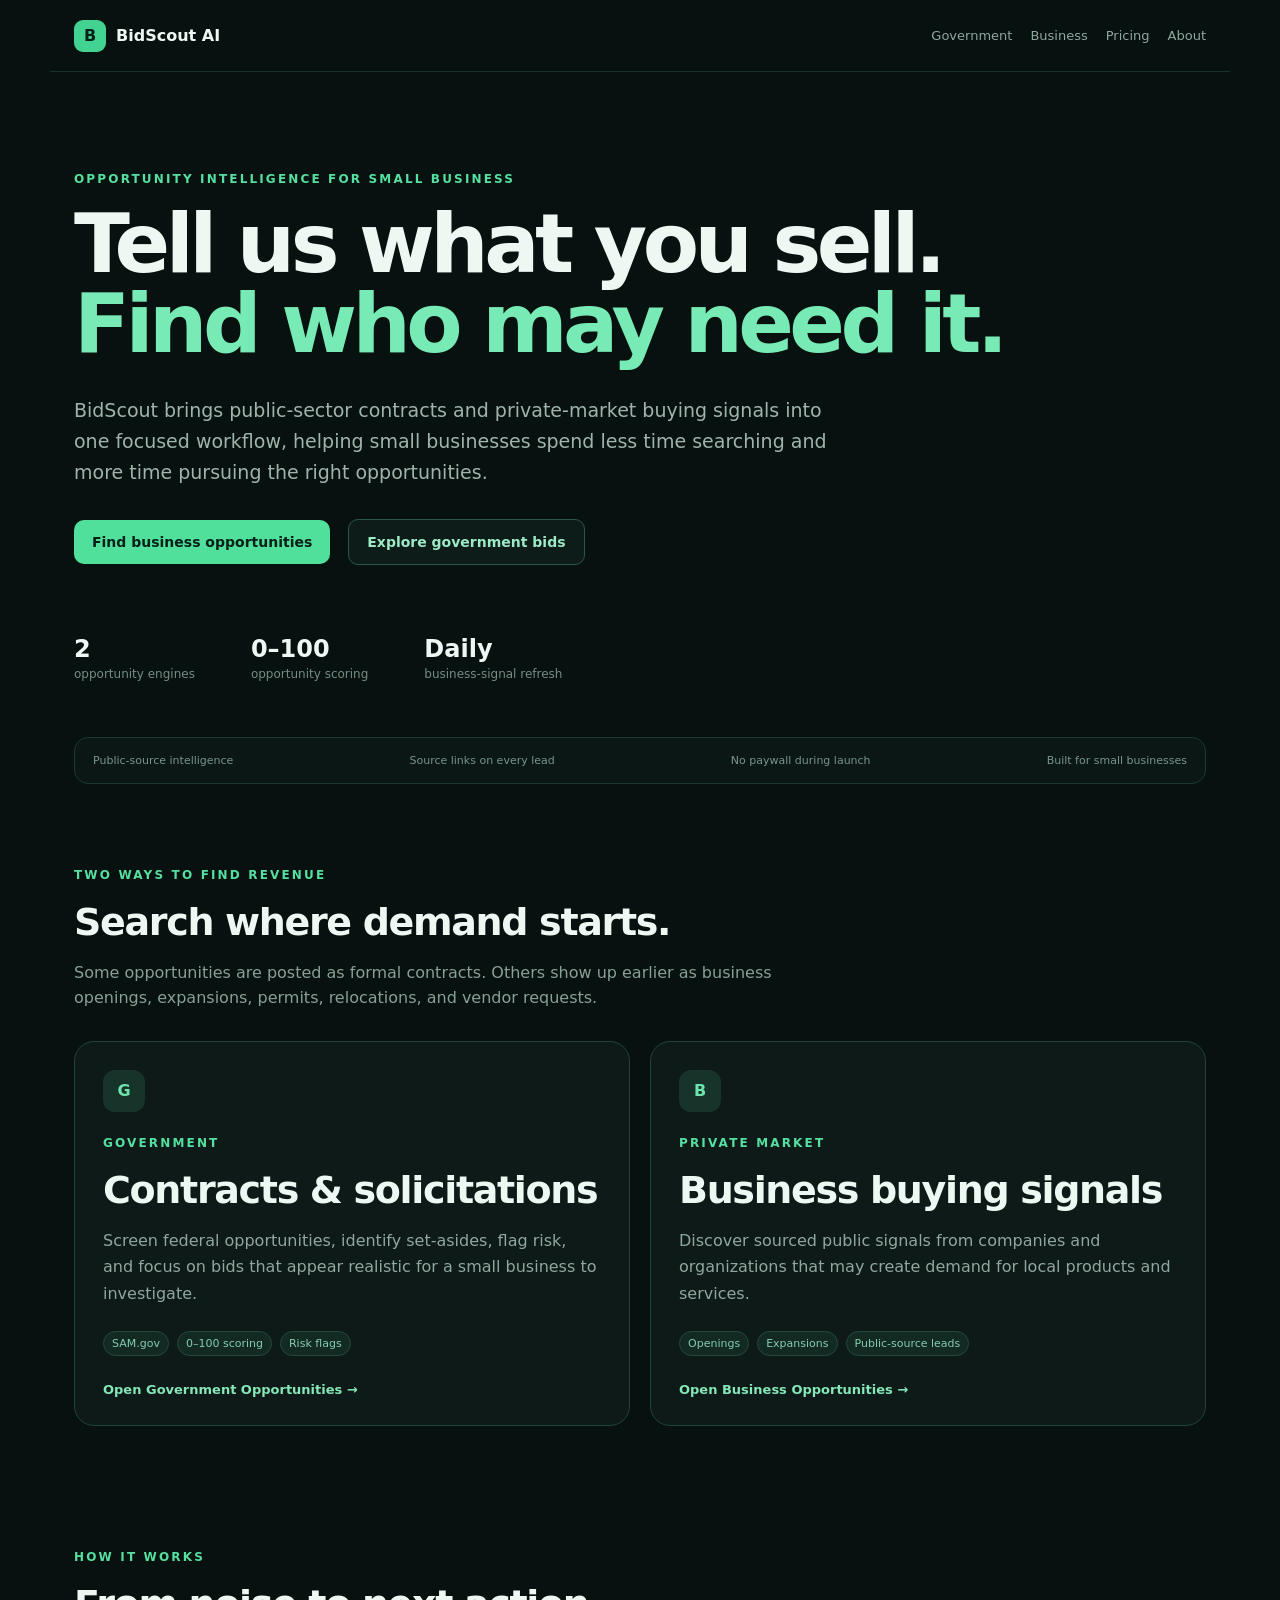
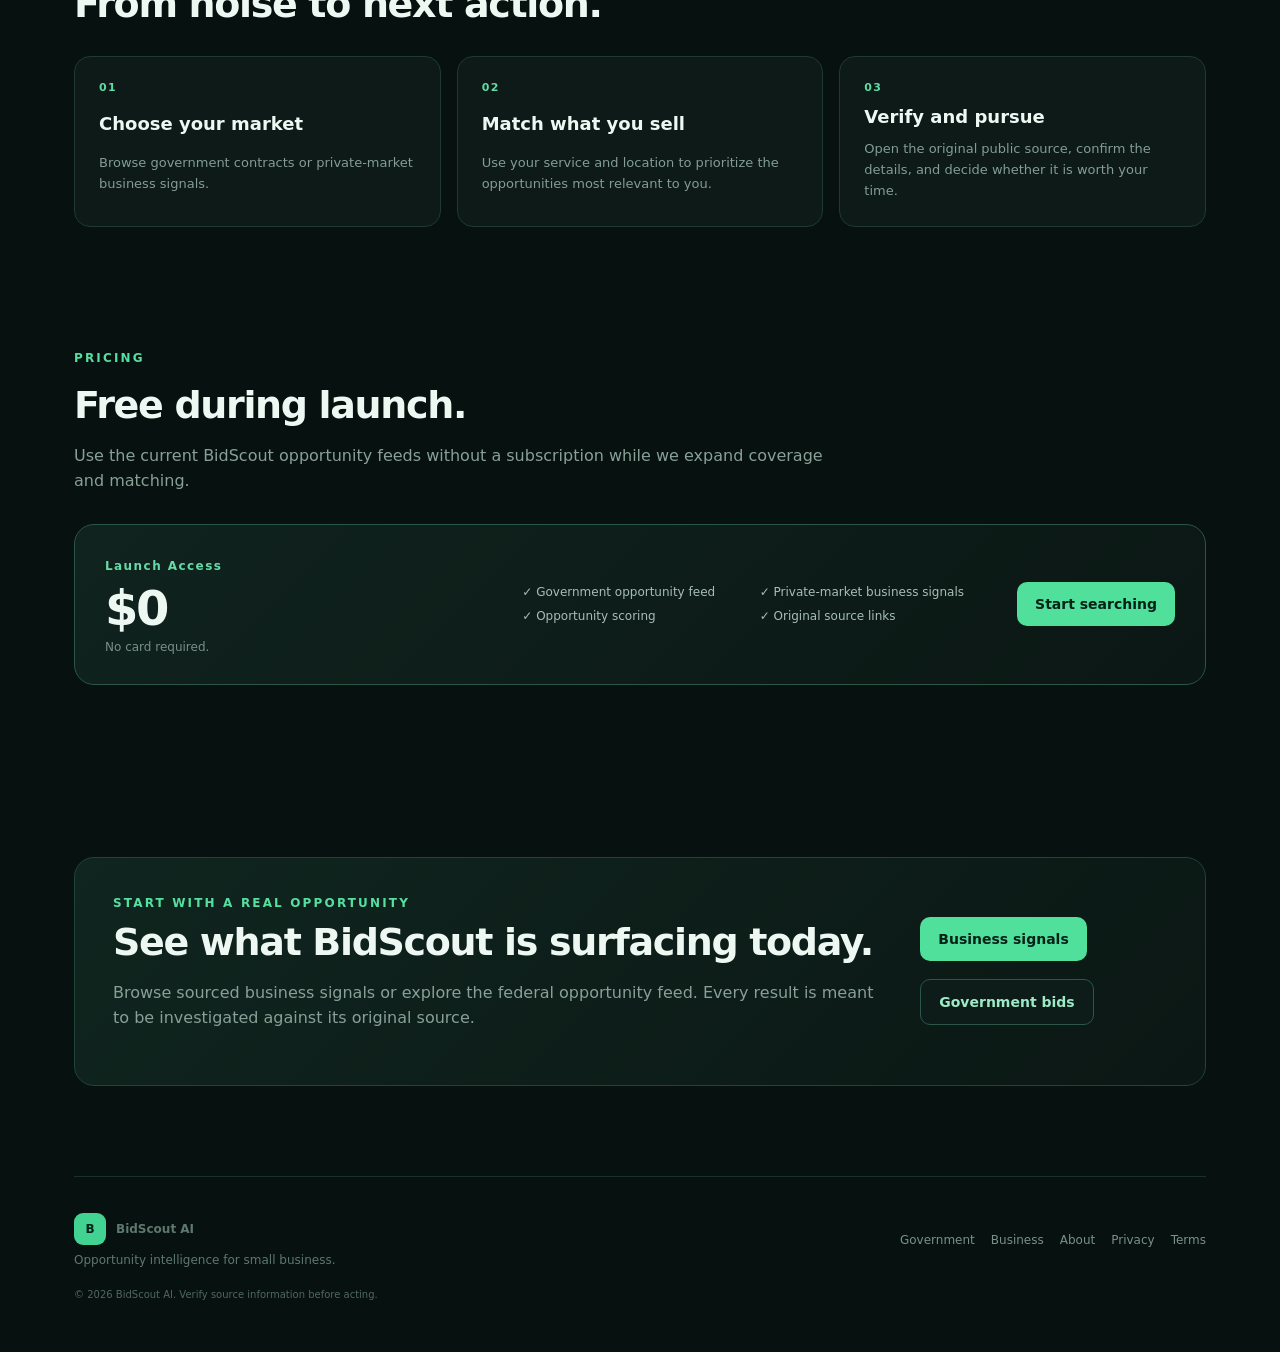
==== commit 0aa596a9: "Merge 8c1b21d1333e03d0c0d06ce41c4fc8b6f12e70f3 into b6ade95a405836b6b13ac0242e1be8c4b8db2c56" ====
--- a/index.html
+++ b/index.html
@@ -6,6 +6,7 @@
 <title>BidScout AI — Find better business opportunities</title>
 <meta name="description" content="BidScout helps small businesses discover government contracts and private-market buying signals worth pursuing." />
 <link rel="stylesheet" href="/styles.css" />
+<script defer src="https://cdn.vercel-insights.com/v1/script.js"></script>
 </head>
 <body>
 <nav class="nav"><a class="brand" href="/"><span class="mark">B</span> BidScout AI</a><div class="navLinks"><a href="/government.html">Government</a><a href="/business.html">Business</a><a href="#pricing">Pricing</a><a href="/about.html">About</a></div></nav>
--- a/styles.css
+++ b/styles.css
@@ -1 +1 @@
-*{box-sizing:border-box}html{scroll-behavior:smooth;overflow-x:hidden}body{margin:0;background:#07110f;color:#eef8f3;font-family:Inter,ui-sans-serif,system-ui,-apple-system,BlinkMacSystemFont,"Segoe UI",sans-serif;overflow-x:hidden}a{color:inherit;text-decoration:none}.nav{height:72px;display:flex;align-items:center;justify-content:space-between;max-width:1180px;margin:auto;padding:0 24px;border-bottom:1px solid #17322b}.navLinks{display:flex;gap:18px}.navLinks a{font-size:13px;color:#8fa79f}.navLinks a:hover,.navLinks .activeNav{color:#72e4b0}.brand{font-weight:800;display:flex;align-items:center;gap:10px}.mark{width:32px;height:32px;border-radius:9px;background:#42d392;color:#062119;display:grid;place-items:center}.hero{max-width:1180px;margin:auto;padding:100px 24px 84px}.subHero{padding-bottom:64px}.hubHero{padding-bottom:56px}.eyebrow{font-size:12px;letter-spacing:.18em;color:#55dfa0;font-weight:800;margin-bottom:18px}.hero h1{font-size:clamp(46px,7vw,82px);line-height:.98;letter-spacing:-.055em;margin:0;max-width:970px}.hero h1 span{color:#78eab5}.hero>p{font-size:19px;line-height:1.65;color:#9fb4ac;max-width:760px;margin:30px 0}.heroActions{display:flex;gap:18px;align-items:center;flex-wrap:wrap}.primary,.secondary{padding:14px 18px;border-radius:10px;font-weight:800;font-size:14px;display:inline-flex;align-items:center;justify-content:center}.primary{background:#51df9c;color:#052118}.secondary{border:1px solid #2b5749;color:#9ceac6;background:#0d1c18}.status{font-size:13px;border:1px solid #24483e;padding:11px 14px;border-radius:999px;color:#a9c4ba}.status.live{color:#65e3aa}.status.demo{color:#e7c778}.proof{display:flex;gap:56px;margin-top:70px}.proof div{display:flex;flex-direction:column}.proof b{font-size:24px}.proof span{font-size:12px;color:#758d84;margin-top:4px}.feed{background:#0b1714;border-top:1px solid #17322b;border-bottom:1px solid #17322b;padding:78px max(24px,calc((100vw - 1132px)/2));min-width:0}.feedHead{display:flex;justify-content:space-between;align-items:end;gap:30px;margin-bottom:22px}.feedHead h2,.cta h2,.howSection h2,.matcherBox h2,.pathCard h2{font-size:38px;letter-spacing:-.035em;margin:0}.feedHead>p{max-width:370px;color:#7f9890;font-size:13px;line-height:1.5}.filters{display:flex;gap:8px;flex-wrap:wrap;margin-bottom:24px}.filters button{background:#0e1d19;border:1px solid #23463b;color:#8ea69e;border-radius:999px;padding:8px 11px;font-size:11px;cursor:pointer}.filters button.active{background:#18352b;color:#7ce5b5}.grid{display:grid;grid-template-columns:repeat(3,minmax(0,1fr));gap:18px;min-width:0}.card{background:#0e1d19;border:1px solid #1d3a32;border-radius:16px;padding:22px;display:flex;flex-direction:column;min-height:520px;min-width:0;overflow:hidden}.signalCard{min-height:430px}.cardTop{display:flex;justify-content:space-between;gap:12px;min-width:0}.source{font-size:12px;color:#8eaaa0;font-weight:700;min-width:0;overflow-wrap:anywhere}.score{font-size:14px;color:#5ce5a5;font-weight:900;white-space:nowrap}.verdict{font-size:12px;margin:20px 0 8px;color:#c7d7d1}.card h3{font-size:24px;line-height:1.12;letter-spacing:-.03em;margin:5px 0 8px;overflow-wrap:anywhere}.agency{font-size:12px;color:#728980;overflow-wrap:anywhere}.meta{display:flex;gap:16px;flex-wrap:wrap;font-size:12px;color:#9bb1a9;margin:20px 0}.desc{font-size:13px;color:#91a69e;line-height:1.6;overflow-wrap:anywhere;word-break:break-word}.recommendation{font-size:12px;font-weight:800;color:#c8f4df;background:#10271f;border:1px solid #214a3c;border-radius:9px;padding:10px 11px;margin:4px 0 10px}.analysis{display:grid;gap:6px;font-size:11px;line-height:1.45;margin-bottom:8px}.analysis div{overflow-wrap:anywhere}.analysis.good{color:#8fddb9}.analysis.risk{color:#d8b77d}.tags{display:flex;gap:7px;flex-wrap:wrap;margin:8px 0 20px}.tags span,.signalLegend span,.pathMeta span{font-size:11px;background:#132a23;color:#85cdb0;border:1px solid #24483c;border-radius:999px;padding:5px 8px}.facts{display:grid;grid-template-columns:1fr;gap:9px;margin-top:auto;border-top:1px solid #17332b;padding-top:16px;min-width:0}.facts div{display:grid;grid-template-columns:minmax(72px,auto) minmax(0,1fr);gap:14px;align-items:start}.facts small{color:#5e7b70;font-size:9px;letter-spacing:.12em}.facts b{font-size:11px;text-align:right;color:#c5d6d0;min-width:0;overflow-wrap:anywhere}.open{margin-top:18px;border:1px solid #2f5b4d;border-radius:9px;padding:11px 12px;text-align:center;font-size:12px;font-weight:800;color:#8ce5bc}.loading{color:#799389;padding:30px 0}.cta{max-width:1132px;margin:90px auto;padding:38px;border:1px solid #214338;background:linear-gradient(135deg,#10251f,#0b1714);border-radius:20px;display:flex;justify-content:space-between;align-items:center;gap:30px}.cta p,.howSection p,.matcherBox p{color:#88a096;line-height:1.6}.cta .eyebrow{margin-bottom:10px}.pathSection,.matcherSection,.howSection{max-width:1132px;margin:0 auto;padding:42px 0 82px}.pathGrid{display:grid;grid-template-columns:repeat(2,minmax(0,1fr));gap:20px}.pathCard{border:1px solid #214338;background:#0d1a17;border-radius:20px;padding:28px;min-height:360px;display:flex;flex-direction:column;transition:transform .18s ease,border-color .18s ease}.pathCard:hover{transform:translateY(-3px);border-color:#3b755f}.pathCard p{color:#90a79f;line-height:1.65}.pathCard strong{margin-top:auto;color:#85e7b8;font-size:13px}.pathIcon{width:42px;height:42px;border-radius:12px;display:grid;place-items:center;background:#17342a;color:#6de3ad;font-weight:900;margin-bottom:24px}.pathMeta{display:flex;gap:8px;flex-wrap:wrap;margin:8px 0 26px}.howSection{padding-top:30px}.howSection p{max-width:760px}.matcherBox{border:1px solid #214338;background:#0d1a17;border-radius:20px;padding:30px;display:grid;grid-template-columns:1fr 1fr;gap:34px}.matcherForm{display:grid;gap:14px}.matcherForm label{display:grid;gap:7px;font-size:11px;color:#8da49c;font-weight:700}.matcherForm input{width:100%;background:#081411;border:1px solid #285043;color:#eaf6f1;border-radius:10px;padding:14px;font:inherit;outline:none}.matcherForm input:focus{border-color:#4fba8e}.formButton{border:0;cursor:pointer;margin-top:4px}.betaNote{display:inline-block;margin-top:4px;padding:10px 12px;border:1px solid #554b2c;background:#1b180d;border-radius:10px;color:#dcc270;font-size:12px}.businessFeed{padding-top:62px}.signalLegend{display:flex;gap:8px;flex-wrap:wrap;margin:0 0 24px}.signalTypes{display:grid;grid-template-columns:repeat(2,minmax(0,1fr));gap:14px;margin-top:30px}.signalTypes div{border:1px solid #1e3a32;background:#0d1a17;border-radius:14px;padding:20px;display:grid;gap:8px}.signalTypes b{font-size:15px}.signalTypes span{font-size:12px;line-height:1.55;color:#8ea49d}footer{max-width:1132px;margin:0 auto;padding:0 0 50px;color:#567268;font-size:12px}@media(max-width:900px){.grid,.pathGrid,.signalTypes,.matcherBox{grid-template-columns:1fr}.feedHead,.cta{align-items:flex-start;flex-direction:column}.proof{gap:28px;flex-wrap:wrap}.hero{padding-top:70px}.card{min-height:auto}.feed{padding:58px 16px}.hero{padding-left:18px;padding-right:18px}.nav{padding:0 18px}.feedHead h2,.cta h2,.howSection h2,.matcherBox h2,.pathCard h2{font-size:32px}.card h3{font-size:21px}.facts div{grid-template-columns:72px minmax(0,1fr)}footer,.pathSection,.matcherSection,.howSection{padding-left:18px;padding-right:18px}.navLinks{gap:12px}}@media(max-width:520px){.hero h1{font-size:44px}.hero>p{font-size:16px}.proof{gap:18px}.card{padding:18px;border-radius:14px}.meta{gap:9px 14px}.cta{margin:60px 16px;padding:26px}.navLinks a{font-size:12px}.pathCard{padding:22px}.matcherBox{padding:22px}}
+*{box-sizing:border-box}html{scroll-behavior:smooth;overflow-x:hidden}body{margin:0;background:#07110f;color:#eef8f3;font-family:Inter,ui-sans-serif,system-ui,-apple-system,BlinkMacSystemFont,"Segoe UI",sans-serif;overflow-x:hidden}a{color:inherit;text-decoration:none}.nav{height:72px;display:flex;align-items:center;justify-content:space-between;max-width:1180px;margin:auto;padding:0 24px;border-bottom:1px solid #17322b}.navLinks{display:flex;gap:18px}.navLinks a{font-size:13px;color:#8fa79f}.navLinks a:hover,.navLinks .activeNav{color:#72e4b0}.brand{font-weight:800;display:flex;align-items:center;gap:10px}.mark{width:32px;height:32px;border-radius:9px;background:#42d392;color:#062119;display:grid;place-items:center}.hero{max-width:1180px;margin:auto;padding:100px 24px 84px}.subHero{padding-bottom:64px}.hubHero{padding-bottom:56px}.eyebrow{font-size:12px;letter-spacing:.18em;color:#55dfa0;font-weight:800;margin-bottom:18px}.hero h1{font-size:clamp(46px,7vw,82px);line-height:.98;letter-spacing:-.055em;margin:0;max-width:970px}.hero h1 span{color:#78eab5}.hero>p{font-size:19px;line-height:1.65;color:#9fb4ac;max-width:760px;margin:30px 0}.heroActions{display:flex;gap:18px;align-items:center;flex-wrap:wrap}.primary,.secondary{padding:14px 18px;border-radius:10px;font-weight:800;font-size:14px;display:inline-flex;align-items:center;justify-content:center}.primary{background:#51df9c;color:#052118}.primary:hover{background:#69e5aa}.secondary{border:1px solid #2b5749;color:#9ceac6;background:#0d1c18}.secondary:hover{border-color:#4a806d}.status{font-size:13px;border:1px solid #24483e;padding:11px 14px;border-radius:999px;color:#a9c4ba}.status.live{color:#65e3aa}.status.demo{color:#e7c778}.proof{display:flex;gap:56px;margin-top:70px}.proof div{display:flex;flex-direction:column}.proof b{font-size:24px}.proof span{font-size:12px;color:#758d84;margin-top:4px}.feed{background:#0b1714;border-top:1px solid #17322b;border-bottom:1px solid #17322b;padding:78px max(24px,calc((100vw - 1132px)/2));min-width:0}.feedHead{display:flex;justify-content:space-between;align-items:end;gap:30px;margin-bottom:22px}.feedHead h2,.cta h2,.howSection h2,.matcherBox h2,.pathCard h2,.sectionIntro h2{font-size:38px;letter-spacing:-.035em;margin:0}.feedHead>p{max-width:370px;color:#7f9890;font-size:13px;line-height:1.5}.filters{display:flex;gap:8px;flex-wrap:wrap;margin-bottom:24px}.filters button{background:#0e1d19;border:1px solid #23463b;color:#8ea69e;border-radius:999px;padding:8px 11px;font-size:11px;cursor:pointer}.filters button.active{background:#18352b;color:#7ce5b5}.grid{display:grid;grid-template-columns:repeat(3,minmax(0,1fr));gap:18px;min-width:0}.card{background:#0e1d19;border:1px solid #1d3a32;border-radius:16px;padding:22px;display:flex;flex-direction:column;min-height:520px;min-width:0;overflow:hidden}.signalCard{min-height:430px}.cardTop{display:flex;justify-content:space-between;gap:12px;min-width:0}.source{font-size:12px;color:#8eaaa0;font-weight:700;min-width:0;overflow-wrap:anywhere}.score{font-size:14px;color:#5ce5a5;font-weight:900;white-space:nowrap}.verdict{font-size:12px;margin:20px 0 8px;color:#c7d7d1}.card h3{font-size:24px;line-height:1.12;letter-spacing:-.03em;margin:5px 0 8px;overflow-wrap:anywhere}.agency{font-size:12px;color:#728980;overflow-wrap:anywhere}.meta{display:flex;gap:16px;flex-wrap:wrap;font-size:12px;color:#9bb1a9;margin:20px 0}.desc{font-size:13px;color:#91a69e;line-height:1.6;overflow-wrap:anywhere;word-break:break-word}.recommendation{font-size:12px;font-weight:800;color:#c8f4df;background:#10271f;border:1px solid #214a3c;border-radius:9px;padding:10px 11px;margin:4px 0 10px}.analysis{display:grid;gap:6px;font-size:11px;line-height:1.45;margin-bottom:8px}.analysis div{overflow-wrap:anywhere}.analysis.good{color:#8fddb9}.analysis.risk{color:#d8b77d}.tags{display:flex;gap:7px;flex-wrap:wrap;margin:8px 0 20px}.tags span,.signalLegend span,.pathMeta span{font-size:11px;background:#132a23;color:#85cdb0;border:1px solid #24483c;border-radius:999px;padding:5px 8px}.facts{display:grid;grid-template-columns:1fr;gap:9px;margin-top:auto;border-top:1px solid #17332b;padding-top:16px;min-width:0}.facts div{display:grid;grid-template-columns:minmax(72px,auto) minmax(0,1fr);gap:14px;align-items:start}.facts small{color:#5e7b70;font-size:9px;letter-spacing:.12em}.facts b{font-size:11px;text-align:right;color:#c5d6d0;min-width:0;overflow-wrap:anywhere}.open{margin-top:18px;border:1px solid #2f5b4d;border-radius:9px;padding:11px 12px;text-align:center;font-size:12px;font-weight:800;color:#8ce5bc}.loading{color:#799389;padding:30px 0}.cta{max-width:1132px;margin:90px auto;padding:38px;border:1px solid #214338;background:linear-gradient(135deg,#10251f,#0b1714);border-radius:20px;display:flex;justify-content:space-between;align-items:center;gap:30px}.cta p,.howSection p,.matcherBox p,.sectionIntro p{color:#88a096;line-height:1.6}.cta .eyebrow{margin-bottom:10px}.pathSection,.matcherSection,.howSection,.stepsSection,.pricingSection{max-width:1132px;margin:0 auto;padding:42px 0 82px}.pathGrid{display:grid;grid-template-columns:repeat(2,minmax(0,1fr));gap:20px}.pathCard{border:1px solid #214338;background:#0d1a17;border-radius:20px;padding:28px;min-height:360px;display:flex;flex-direction:column;transition:transform .18s ease,border-color .18s ease}.pathCard:hover{transform:translateY(-3px);border-color:#3b755f}.pathCard p{color:#90a79f;line-height:1.65}.pathCard strong{margin-top:auto;color:#85e7b8;font-size:13px}.pathIcon{width:42px;height:42px;border-radius:12px;display:grid;place-items:center;background:#17342a;color:#6de3ad;font-weight:900;margin-bottom:24px}.pathMeta{display:flex;gap:8px;flex-wrap:wrap;margin:8px 0 26px}.howSection{padding-top:30px}.howSection p{max-width:760px}.matcherBox{border:1px solid #214338;background:#0d1a17;border-radius:20px;padding:30px;display:grid;grid-template-columns:1fr 1fr;gap:34px}.matcherForm{display:grid;gap:14px}.matcherForm label{display:grid;gap:7px;font-size:11px;color:#8da49c;font-weight:700}.matcherForm input{width:100%;background:#081411;border:1px solid #285043;color:#eaf6f1;border-radius:10px;padding:14px;font:inherit;outline:none}.matcherForm input:focus{border-color:#4fba8e}.formButton{border:0;cursor:pointer;margin-top:4px}.businessFeed{padding-top:62px}.signalLegend{display:flex;gap:8px;flex-wrap:wrap;margin:0 0 24px}.signalTypes{display:grid;grid-template-columns:repeat(2,minmax(0,1fr));gap:14px;margin-top:30px}.signalTypes div{border:1px solid #1e3a32;background:#0d1a17;border-radius:14px;padding:20px;display:grid;gap:8px}.signalTypes b{font-size:15px}.signalTypes span{font-size:12px;line-height:1.55;color:#8ea49d}.infoNote{display:inline-block;max-width:760px;margin-top:4px;padding:11px 13px;border:1px solid #2b5749;background:#0d1c18;border-radius:10px;color:#9ac8b5;font-size:12px;line-height:1.5}.trustStrip{max-width:1132px;margin:0 auto 42px;padding:16px 18px;border:1px solid #1c382f;background:#0a1714;border-radius:14px;display:flex;justify-content:space-between;gap:18px;flex-wrap:wrap;color:#79968c;font-size:11px}.sectionIntro{max-width:760px;margin-bottom:30px}.stepsGrid{display:grid;grid-template-columns:repeat(3,minmax(0,1fr));gap:16px}.stepsGrid>div{border:1px solid #1e3a32;background:#0d1a17;border-radius:16px;padding:24px;display:grid;gap:12px}.stepsGrid span{font-size:11px;color:#60dba5;font-weight:900;letter-spacing:.12em}.stepsGrid b{font-size:18px}.stepsGrid p{margin:0;color:#839d94;font-size:13px;line-height:1.6}.pricingCard{border:1px solid #2b5548;background:linear-gradient(135deg,#10231e,#0b1714);border-radius:20px;padding:30px;display:grid;grid-template-columns:1fr 1.2fr auto;align-items:center;gap:30px}.planName{font-size:12px;letter-spacing:.12em;color:#67dba7;font-weight:800}.price{font-size:48px;font-weight:900;letter-spacing:-.05em;margin-top:6px}.pricingCard p{margin:4px 0 0;color:#789087;font-size:12px}.planFeatures{display:grid;grid-template-columns:1fr 1fr;gap:10px;color:#a7beb5;font-size:12px}.siteFooter{max-width:1132px;margin:0 auto;padding:36px 0 52px;border-top:1px solid #17322b;display:grid;grid-template-columns:1fr auto;gap:22px;align-items:center;color:#5e786e;font-size:12px}.siteFooter p{margin:8px 0 0}.siteFooter small{grid-column:1/-1;color:#4f685f}.footerLinks{display:flex;gap:16px;flex-wrap:wrap}.footerLinks a{color:#789187}.footerLinks a:hover{color:#a3d7c0}.legalPage{max-width:860px;margin:0 auto;padding:80px 24px 110px}.legalPage h1{font-size:52px;letter-spacing:-.045em;margin:0 0 18px}.legalPage h2{font-size:22px;margin:38px 0 10px}.legalPage p,.legalPage li{color:#91a89f;line-height:1.75;font-size:14px}.legalPage .lede{font-size:18px;color:#abc0b8}.legalPage ul{padding-left:20px}@media(max-width:900px){.grid,.pathGrid,.signalTypes,.matcherBox,.stepsGrid{grid-template-columns:1fr}.pricingCard{grid-template-columns:1fr}.planFeatures{grid-template-columns:1fr 1fr}.feedHead,.cta{align-items:flex-start;flex-direction:column}.proof{gap:28px;flex-wrap:wrap}.hero{padding-top:70px}.card{min-height:auto}.feed{padding:58px 16px}.hero{padding-left:18px;padding-right:18px}.nav{padding:0 18px}.feedHead h2,.cta h2,.howSection h2,.matcherBox h2,.pathCard h2,.sectionIntro h2{font-size:32px}.card h3{font-size:21px}.facts div{grid-template-columns:72px minmax(0,1fr)}.siteFooter,.pathSection,.matcherSection,.howSection,.stepsSection,.pricingSection,.trustStrip{margin-left:18px;margin-right:18px}.siteFooter{grid-template-columns:1fr}.navLinks{gap:12px}}@media(max-width:620px){.navLinks a:nth-child(n+3){display:none}.hero h1{font-size:44px}.hero>p{font-size:16px}.proof{gap:18px}.card{padding:18px;border-radius:14px}.meta{gap:9px 14px}.cta{margin:60px 16px;padding:26px}.navLinks a{font-size:12px}.pathCard{padding:22px}.matcherBox{padding:22px}.planFeatures{grid-template-columns:1fr}.trustStrip{justify-content:flex-start}.legalPage h1{font-size:40px}}
